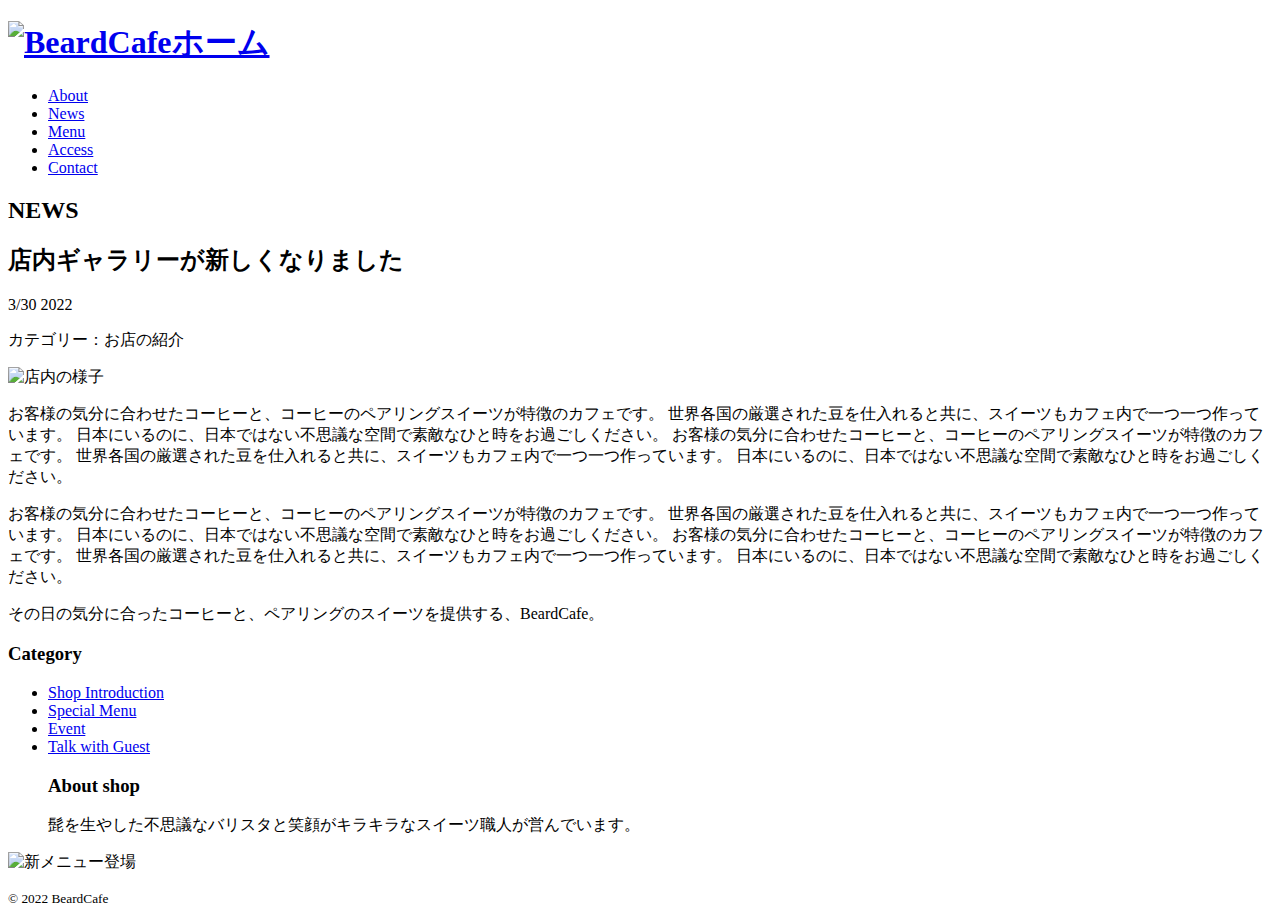
==== Access.html @ fb7db48e "Add files via upload" ====
<!doctype html>
<html lang ="ja">
  <head>
    <meta charset="utf-8">
    <meta name="viewport" content="width=device-width, initial-scale=1">
    <title>beardCafe News</title>
      <meta name="description" content=お客様の気分に合わせたコーヒーとペアリングのスイーツを提供するカフェ>

<!--CSS-->
<link rel="preconnect" href="https://fonts.googleapis.com">
<link rel="preconnect" href="https://fonts.gstatic.com" crossorigin>
<link href="https://fonts.googleapis.com/css2?family=Libre+Baskerville&display=swap" rel="stylesheet">
<link href="css/beardcafe.css" rel="stylesheet">
<link rel="icon" type="images/svg" href="images/icon.svg">
</head>
  <div id="News" class="big-bg">
      <header class="page-header wrapper">
          <h1><a href="beardcafe.html"><img class="logo" src="images/logo.svg" alt="BeardCafeホーム"></a></h1>
          <nav>
              <ul class="main-nav">
                  <li><a href="About.html">About</a></li>
                  <li><a href="news.html">News</a></li>
                  <li><a href="menu.html">Menu</a></li>
                  <li><a href="Access.html">Access</a></li>
                  <li><a href="contact.html">Contact</a></li>
              </ul>
          </nav>
     </header>


     <div class="wrapper">
          <h2 class="page-title">NEWS</h2>
     </div> <!-- /.wrapper -->
 </div><!-- /#news -->

 <div class="news-contents wrapper">
   <article>
     <header class="post-info">
         <h2 class="post-title">店内ギャラリーが新しくなりました</h2>
         <p class="post-date">3/30 <span>2022</span></p>
         <p class="post-cat">カテゴリー：お店の紹介</p>
     </header>
     <img src="images/news-wall.jpeg" alt="店内の様子">
     <p>
       お客様の気分に合わせたコーヒーと、コーヒーのペアリングスイーツが特徴のカフェです。
       世界各国の厳選された豆を仕入れると共に、スイーツもカフェ内で一つ一つ作っています。
       日本にいるのに、日本ではない不思議な空間で素敵なひと時をお過ごしください。
       お客様の気分に合わせたコーヒーと、コーヒーのペアリングスイーツが特徴のカフェです。
       世界各国の厳選された豆を仕入れると共に、スイーツもカフェ内で一つ一つ作っています。
       日本にいるのに、日本ではない不思議な空間で素敵なひと時をお過ごしください。
     </p>
     <p>
       お客様の気分に合わせたコーヒーと、コーヒーのペアリングスイーツが特徴のカフェです。
       世界各国の厳選された豆を仕入れると共に、スイーツもカフェ内で一つ一つ作っています。
       日本にいるのに、日本ではない不思議な空間で素敵なひと時をお過ごしください。
       お客様の気分に合わせたコーヒーと、コーヒーのペアリングスイーツが特徴のカフェです。
       世界各国の厳選された豆を仕入れると共に、スイーツもカフェ内で一つ一つ作っています。
       日本にいるのに、日本ではない不思議な空間で素敵なひと時をお過ごしください。
     </p>
     <p>
       その日の気分に合ったコーヒーと、ペアリングのスイーツを提供する、BeardCafe。</p>
   </article>

   <aside>
     <h3 class="sub-title">Category</h3>
     <ul class="sub-menu">
          <li><a href="#">Shop Introduction</a></li>
          <li><a href="#">Special Menu</a></li>
          <li><a href="#">Event</a></li>
          <li><a href="#">Talk with Guest</a></li>

    <h3 class="sub-title">About shop</h3>
    <p>
        髭を生やした不思議なバリスタと笑顔がキラキラなスイーツ職人が営んでいます。
    </p>
   </aside>

   <div class="ad">
     <img src="images/banner.jpg" alt="新メニュー登場">
   </div>

</div><!-- /.news-contents -->

 <footer>
   <div class="wrapper">
     <p><small>&copy; 2022 BeardCafe</small></p>
   </div>
 </footer>


  </body>

</html>
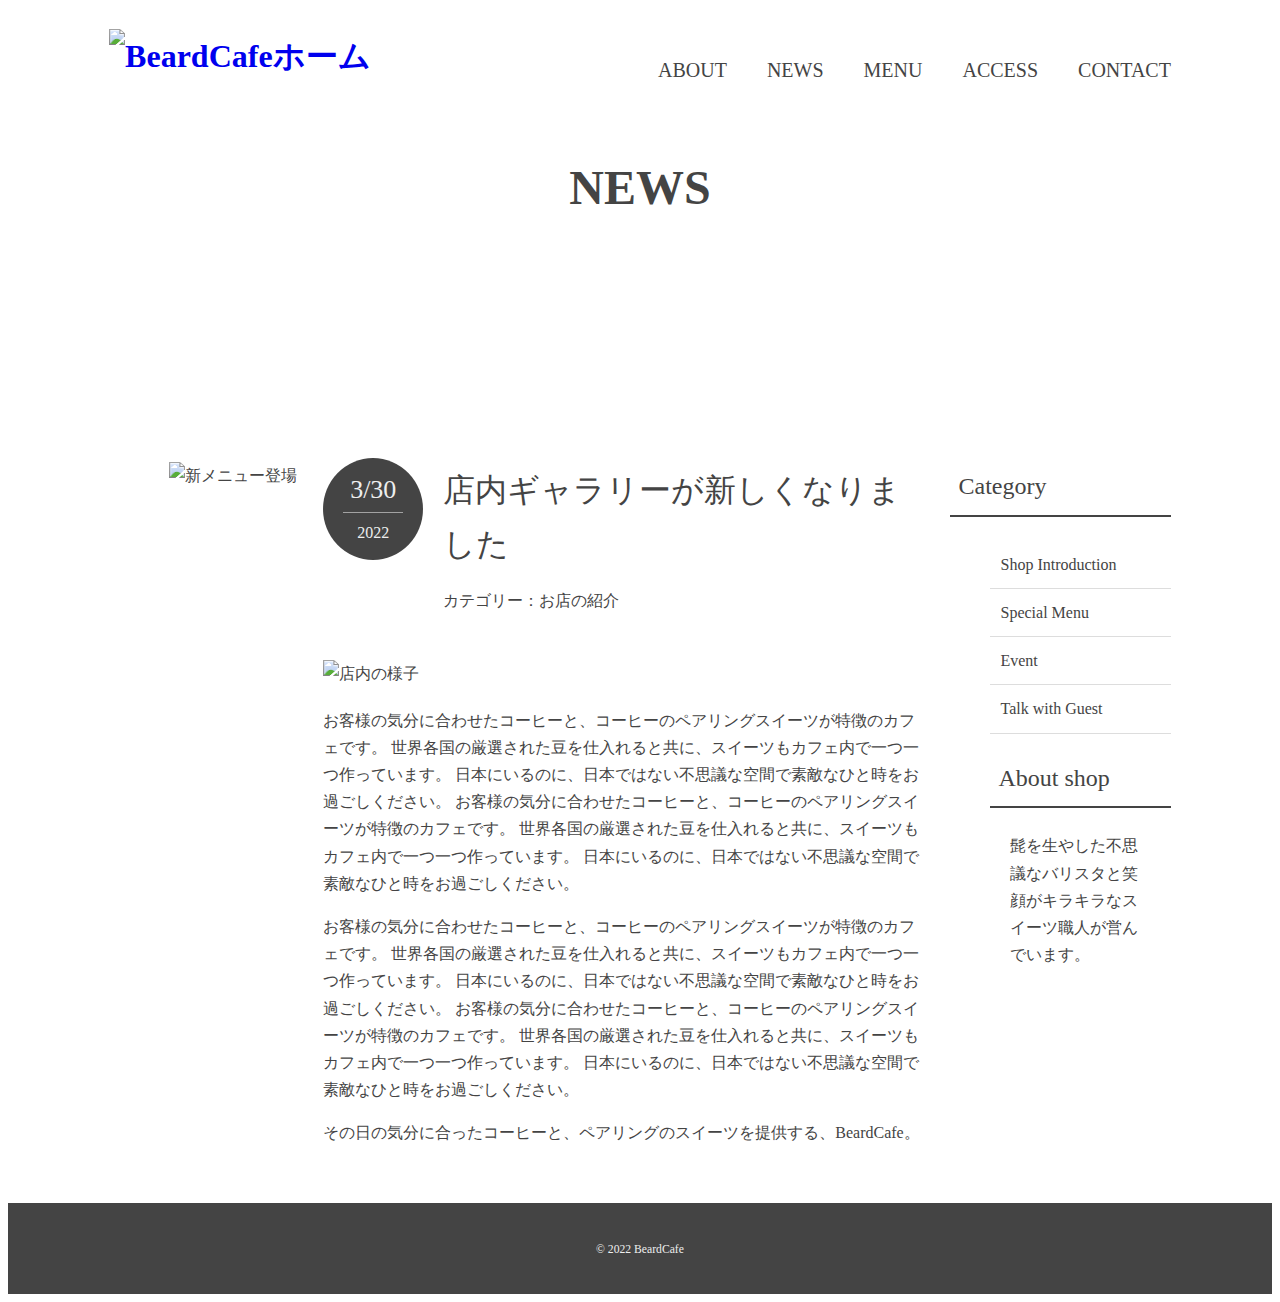
==== commit 2ccf9ea9: "Update Access.html" ====
--- a/Access.html
+++ b/Access.html
@@ -10,12 +10,12 @@
 <link rel="preconnect" href="https://fonts.googleapis.com">
 <link rel="preconnect" href="https://fonts.gstatic.com" crossorigin>
 <link href="https://fonts.googleapis.com/css2?family=Libre+Baskerville&display=swap" rel="stylesheet">
-<link href="css/beardcafe.css" rel="stylesheet">
+<link href="CSS/style.css" rel="stylesheet">
 <link rel="icon" type="images/svg" href="images/icon.svg">
 </head>
   <div id="News" class="big-bg">
       <header class="page-header wrapper">
-          <h1><a href="beardcafe.html"><img class="logo" src="images/logo.svg" alt="BeardCafeホーム"></a></h1>
+          <h1><a href="index.html"><img class="logo" src="images/logo.svg" alt="BeardCafeホーム"></a></h1>
           <nav>
               <ul class="main-nav">
                   <li><a href="About.html">About</a></li>
--- a/CSS/style.css
+++ b/CSS/style.css
@@ -0,0 +1,331 @@
+@charset "UTF-8";
+
+/* 共通部分
+--------------------------------*/
+html{
+  font-size: 100%;
+}
+body{
+    font-family: 'Ramaraja', serif;
+  line-height: 1.7;
+    color: #444444;
+}
+a{
+  text-decoration: none;
+}
+img{
+  max-width: 100%;
+}
+.wrapper {
+    max-width: 1100px;
+    margin: 0 auto;
+    padding: 0 4%;
+}
+
+@media (max-width: 600px) {
+  h1 {
+    color: #0bd;
+  }
+}
+/* モバイル版
+--------------------------------*/
+@media (max-width: 600px) {
+  .page-title {
+    font-size: 2.5rem;
+  }
+  .page-header {
+    flex-direction: column;
+    align-items: center;
+  }
+  /* HEADER */
+  .main-nav {
+    font-size: 1rem;
+    margin-top: 10px;
+  }
+  .main-nav li {
+    margin: 0 20px;
+  }
+
+  /* HOME */
+  .home-content {
+    margin-top: 20px;
+  }
+  /*　NEWS */
+  .news-contents {
+    flex-direction: column;
+  }
+  article,
+  aside {
+    width: 100%;
+  }
+  #news .page-title {
+    margin-top: 30px;
+  }
+  aside {
+    margin-top: 60px;
+  }
+  .post-info {
+    margin-bottom: 30px;
+  }
+  .post-date {
+    width: 70px;
+    height: 70px;
+    font-size: 1rem;
+  }
+  .post-date span {
+    font-size: 0.875rem;
+    padding-top: 2px;
+  }
+  .post-title {
+    font-size: 1.375rem;
+  }
+  .post-cat {
+    font-size: 0.875rem;
+    margin-top: 10px;
+  }
+  .post-title,
+  .post-cat {
+    margin-left: 80px;
+  }
+  /* Menu */
+  .menu-content {
+    margin-top: 20%;
+  }
+}
+/* HEADER
+------------------------------- */
+.logo{
+  width: 250px;
+  margin-top: 0px;
+}
+
+.main-nav {
+    display: flex;
+    font-size: 1.25rem;
+    text-transform: uppercase;
+    margin-top: 45px;
+    list-style: none;
+}
+.main-nav li {
+    margin-left: 40px;
+}
+.main-nav a {
+    color: #444444;
+}
+.main-nav a:hover {
+    color: #9a9a9a;
+}
+
+.page-header {
+  display: flex;
+  justify-content: space-between;
+}
+.wrapper {
+    max-width: 1600px;
+    margin: 0 auto;
+    padding: 0 8%;
+}
+
+/* HOME
+------------------------------- */
+.home-content {
+    font-size: 2.5rem;
+    text-align: center;
+    margin-top: 3rem;
+}
+.home-content p {
+  font-family: 'Kaisei Opti', serif;
+  font-size: 1.125rem;
+  margin: 10px 0 42px;
+}
+.home-content a {
+  font-style: 'Kaisei Opti', serif;
+  font-size: 1rem;
+  margin: auto;
+}
+
+/* 見出し
+------------------------------- */
+.page-title {
+  font-size: 3rem;
+  font-family: 'Ramaraja', serif;
+  text-transform: uppercase;
+  font-weight: bold;
+}
+
+/* ボタン
+------------------------------- */
+.button {
+  font-size: 1px;
+  background: #444444;
+  color: #EEEEEE;
+  border-radius: 5px;
+  padding: 14px 26px;
+}
+.button:hover {
+  background: #9a9a9a;
+}
+
+/* home-背景画像
+『白からグレーのグラデーション』
+background-image: linear-gradient(#ffffff, #9a9a9a);
+-------------------------------*/
+.big-bg {
+  background-size: cover;
+  background-position: center-top;
+  background-repeat: no-repeat;
+}
+#home {
+  background-image: url(../images/main.jpg);
+  background-blend-mode: darken;
+  min-height: 100vh;
+}
+#home .page-title {
+  text-transform: none;
+}
+
+/* News
+------------------------------- */
+#News {
+  background-image: url(../images/header.jpeg);
+  height: 400px;
+  margin-bottom: 24px;
+}
+#News .page-title{
+  text-align: center;
+}
+
+/* News
+------------------------------- */
+footer {
+  background: #444444;
+  text-align: center;
+  padding: 20px 0;
+}
+footer p {
+  color: #EEEEEE;
+  font-size: 0.875rem;
+}
+
+/* 記事部分
+------------------------------- */
+article {
+  width: 60%;
+  order: 2;
+}
+aside {
+  padding-top: 10px;
+  width: 22%;
+  order: 3;
+}
+.ad {
+  padding-top: 30px;
+  order: 1;
+  margin-bottom: 40px;
+}
+.news-contents {
+  display: flex;
+  justify-content: space-between;
+  margin-bottom: 40px;
+  margin-left: 60px;
+}
+
+.post-info {
+  position: relative;
+  padding-top: 4px;
+  margin-bottom: 45px;
+}
+.post-date {
+  background: #444444;
+  border-radius: 50%;
+  color: #EEEEEE;
+  width: 100px;
+  height: 92px;
+  font-size: 1.625rem;
+  text-align: center;
+  position: absolute;
+  top: 0;
+  padding-top: 10px;
+}
+.post-date span {
+  font-size: 1rem;
+  border-top: 1px rgba(255, 255, 255, .5) solid;
+  padding-top: 6px;
+  display: block;
+  width: 60%;
+  margin: 0 auto;
+}
+.post-title {
+  font-family: 'Ramaraja', serif;
+  font-size: 2rem;
+  font-weight: normal;
+}
+.post-title,
+.post-cat {
+  margin-left: 120px;
+  margin-bottom: 0;
+}
+article img {
+  margin-bottom: 20px;
+  display:flex;
+}
+article p {
+  margin-bottom: 1rem;
+
+}
+
+.sub-title {
+  font-size: 1.5rem;
+  padding: 0 8px 8px;
+  border-bottom: 2px #444444 solid;
+  font-weight: normal;
+}
+aside p {
+  padding: 0px 20px;
+}
+.sub-menu {
+  margin-bottom: 60px;
+  list-style: none;
+}
+.sub-menu li {
+  border-bottom: 1px #ddd solid;
+}
+.sub-menu a {
+  color: #444444;
+  padding: 10px;
+  display: block;
+}
+.sub-menu a:hover {
+  color: #EEEEEE;
+}
+
+/* Menu
+------------------------------- */
+#Menu {
+  background-image: url(../images/menu-back.jpeg);
+  height: 400px;
+  margin-bottom: 24px;
+
+}
+.menu-content {
+  max-width: 750px;
+  margin-top: 10px;
+}
+.menu-content .page-title {
+  text-align: center;
+  color: white;
+}
+.menu-content p {
+  font-size: 1.125rem;
+  margin: 10px 0 0;
+  color: white;
+}
+.grid {
+  display: grid;
+  gap: 60px;
+  grid-template-columns: repeat(auto-fit, minmax(240px, 1fr));
+  margin-top: 8%;
+  margin-bottom: 50px;
+  padding: 0 16%;
+  order: 2;
+}
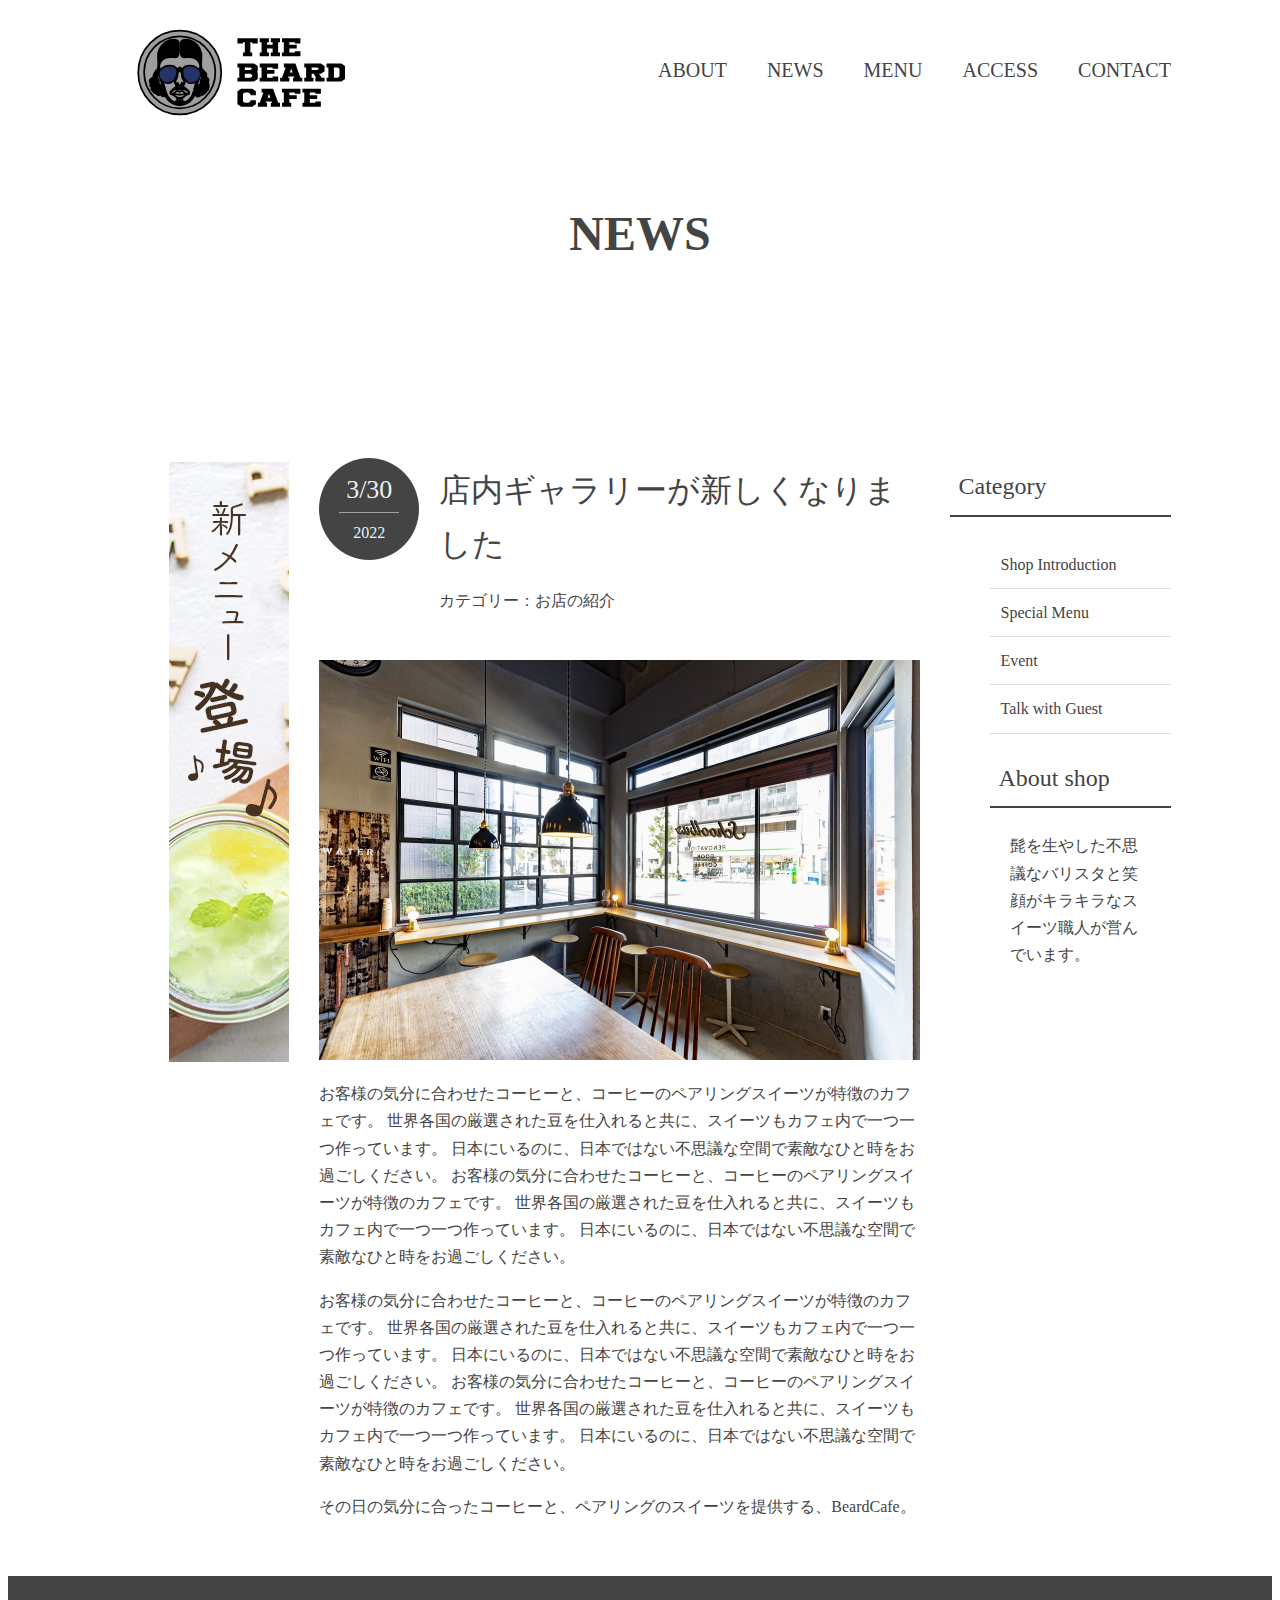
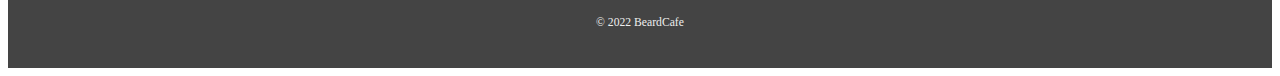
==== commit e6e08995: "Update Access.html" ====
--- a/Access.html
+++ b/Access.html
@@ -11,11 +11,11 @@
 <link rel="preconnect" href="https://fonts.gstatic.com" crossorigin>
 <link href="https://fonts.googleapis.com/css2?family=Libre+Baskerville&display=swap" rel="stylesheet">
 <link href="CSS/style.css" rel="stylesheet">
-<link rel="icon" type="images/svg" href="images/icon.svg">
+<link rel="icon" type="images/svg" href="icon.svg">
 </head>
   <div id="News" class="big-bg">
       <header class="page-header wrapper">
-          <h1><a href="index.html"><img class="logo" src="images/logo.svg" alt="BeardCafeホーム"></a></h1>
+          <h1><a href="index.html"><img class="logo" src="logo.svg" alt="BeardCafeホーム"></a></h1>
           <nav>
               <ul class="main-nav">
                   <li><a href="About.html">About</a></li>
@@ -40,7 +40,7 @@
          <p class="post-date">3/30 <span>2022</span></p>
          <p class="post-cat">カテゴリー：お店の紹介</p>
      </header>
-     <img src="images/news-wall.jpeg" alt="店内の様子">
+     <img src="news-wall.jpeg" alt="店内の様子">
      <p>
        お客様の気分に合わせたコーヒーと、コーヒーのペアリングスイーツが特徴のカフェです。
        世界各国の厳選された豆を仕入れると共に、スイーツもカフェ内で一つ一つ作っています。
@@ -76,7 +76,7 @@
    </aside>
 
    <div class="ad">
-     <img src="images/banner.jpg" alt="新メニュー登場">
+     <img src="banner.jpg" alt="新メニュー登場">
    </div>
 
 </div><!-- /.news-contents -->
